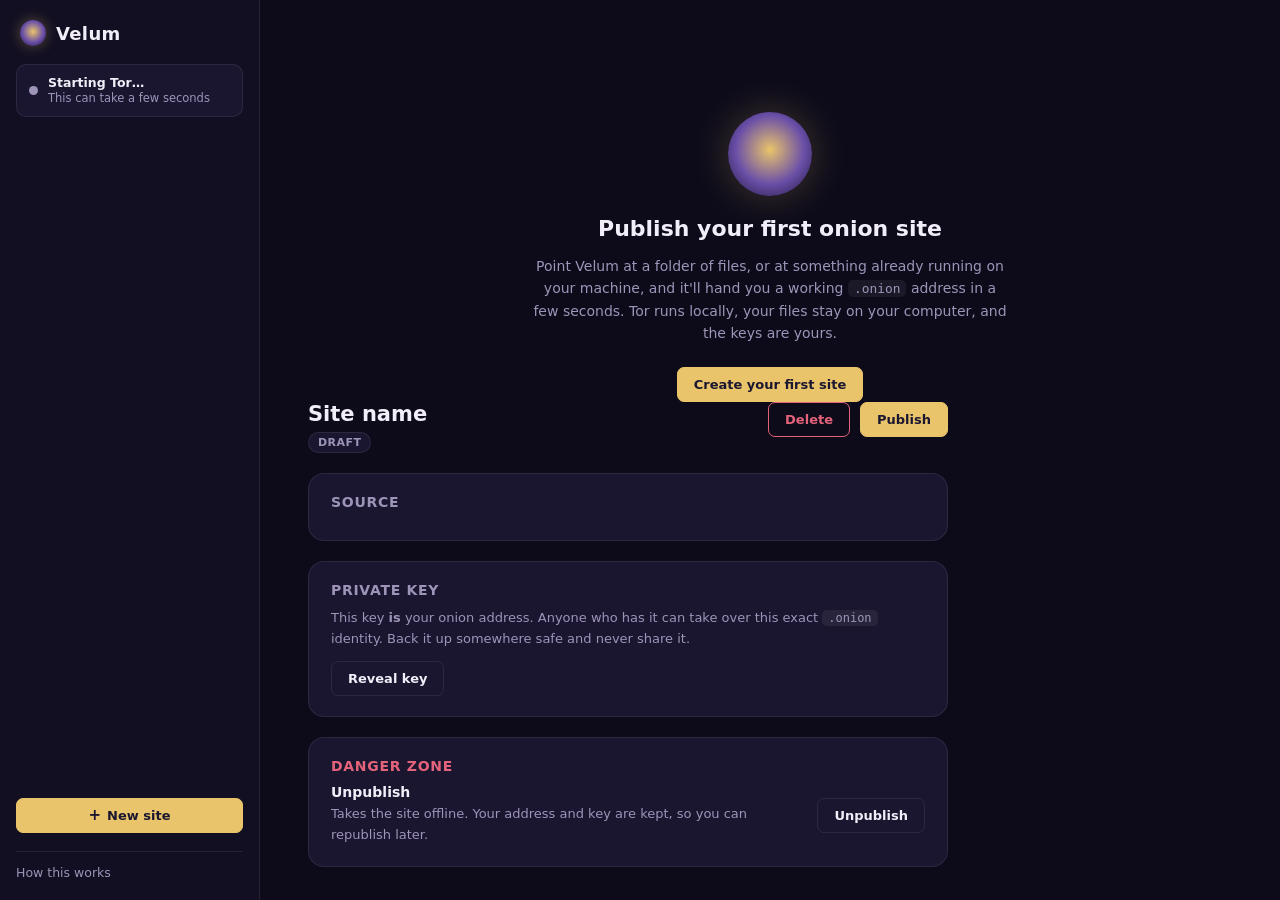
==== src/index.html @ 87c8c800 "Initial commit: Velum, a Tor onion service publisher (Tauri app) Co-Authored-By: Claude Sonnet 5 <no" ====
<!doctype html>
<html lang="en">
<head>
  <meta charset="UTF-8" />
  <meta name="viewport" content="width=device-width, initial-scale=1.0" />
  <title>Velum</title>
  <link rel="stylesheet" href="styles.css" />
</head>
<body>
  <div class="app-shell">
    <aside class="sidebar">
      <div class="brand">
        <span class="brand-mark" aria-hidden="true"></span>
        <span class="brand-name">Velum</span>
      </div>

      <div class="tor-status" id="tor-status">
        <span class="status-dot" id="status-dot"></span>
        <div class="status-text">
          <strong id="status-label">Starting Tor…</strong>
          <span id="status-sub">This can take a few seconds</span>
        </div>
      </div>

      <nav class="site-list" id="site-list" aria-label="Your sites"></nav>

      <button class="btn btn-primary btn-new-site" id="btn-new-site">
        <span class="icon-plus" aria-hidden="true">+</span> New site
      </button>

      <div class="sidebar-footer">
        <a href="#" id="link-help">How this works</a>
      </div>
    </aside>

    <main class="content" id="content">
      <!-- Empty state -->
      <section class="empty-state" id="empty-state">
        <div class="empty-illustration" aria-hidden="true"></div>
        <h1>Publish your first onion site</h1>
        <p>
          Point Velum at a folder of files, or at something already running
          on your machine, and it'll hand you a working
          <code>.onion</code> address in a few seconds. Tor runs locally,
          your files stay on your computer, and the keys are yours.
        </p>
        <button class="btn btn-primary" id="btn-empty-new-site">Create your first site</button>
      </section>

      <!-- Site detail view -->
      <section class="site-detail" id="site-detail" hidden>
        <header class="site-detail-header">
          <div>
            <h1 id="detail-name">Site name</h1>
            <span class="badge" id="detail-badge">Draft</span>
          </div>
          <div class="site-detail-actions">
            <button class="btn btn-danger-ghost" id="btn-delete-site">Delete</button>
            <button class="btn btn-primary" id="btn-toggle-publish">Publish</button>
          </div>
        </header>

        <div class="card address-card" id="address-card" hidden>
          <div class="address-row">
            <div class="onion-address" id="onion-address">xxxxxxxx.onion</div>
            <button class="btn btn-ghost" id="btn-copy-address">Copy</button>
          </div>
          <div class="address-meta">
            <span id="reachability-note">Waiting for Tor to finish connecting…</span>
          </div>
          <div class="qr-wrap" id="qr-wrap"></div>
        </div>

        <div class="card">
          <h2>Source</h2>
          <div id="source-summary" class="source-summary"></div>
        </div>

        <div class="card key-card">
          <h2>Private key</h2>
          <p class="muted">
            This key <strong>is</strong> your onion address. Anyone who has it can
            take over this exact <code>.onion</code> identity. Back it up somewhere
            safe and never share it.
          </p>
          <div class="key-reveal" id="key-reveal">
            <button class="btn btn-ghost" id="btn-reveal-key">Reveal key</button>
            <code class="key-value hidden-key" id="key-value"></code>
            <button class="btn btn-ghost hidden" id="btn-copy-key">Copy</button>
          </div>
        </div>

        <div class="card danger-zone">
          <h2>Danger zone</h2>
          <div class="danger-row">
            <div>
              <strong>Unpublish</strong>
              <p class="muted">Takes the site offline. Your address and key are kept, so you can republish later.</p>
            </div>
            <button class="btn btn-ghost" id="btn-unpublish">Unpublish</button>
          </div>
        </div>
      </section>
    </main>
  </div>

  <!-- New site modal -->
  <div class="modal-backdrop hidden" id="modal-backdrop">
    <div class="modal" role="dialog" aria-modal="true" aria-labelledby="modal-title">
      <h2 id="modal-title">New site</h2>

      <label class="field">
        <span>Name</span>
        <input type="text" id="input-name" placeholder="My blog" maxlength="60" />
      </label>

      <div class="mode-toggle" role="tablist" aria-label="Site source">
        <button class="mode-btn active" id="mode-static" role="tab" aria-selected="true">Static folder</button>
        <button class="mode-btn" id="mode-existing" role="tab" aria-selected="false">Existing local site</button>
      </div>

      <div id="mode-static-panel">
        <label class="field">
          <span>Folder to publish</span>
          <div class="folder-picker">
            <input type="text" id="input-folder" placeholder="Choose a folder…" readonly />
            <button class="btn btn-ghost" id="btn-pick-folder">Browse…</button>
          </div>
        </label>
        <p class="hint">Needs an <code>index.html</code> at the top level.</p>
      </div>

      <div id="mode-existing-panel" hidden>
        <label class="field">
          <span>Local port your site is already running on</span>
          <input type="number" id="input-port" placeholder="3000" min="1" max="65535" />
        </label>
        <p class="hint">Velum will point a new onion address at <code>127.0.0.1:&lt;port&gt;</code>.</p>
      </div>

      <div class="modal-actions">
        <button class="btn btn-ghost" id="btn-cancel-modal">Cancel</button>
        <button class="btn btn-primary" id="btn-create-site">Create site</button>
      </div>
    </div>
  </div>

  <!-- Help modal -->
  <div class="modal-backdrop hidden" id="help-backdrop">
    <div class="modal" role="dialog" aria-modal="true">
      <h2>How Velum works</h2>
      <ol class="help-steps">
        <li>Velum bundles Tor and runs it on your machine - nothing is sent to a server we run.</li>
        <li>When you publish a site, Velum generates a private key on your computer and asks Tor for a matching <code>.onion</code> address.</li>
        <li>Static folders are served by a tiny local web server inside Velum; "existing site" mode just points Tor at a port you're already running.</li>
        <li>Your address and key live in a local file on your machine. Back up the key if you want to reuse the same address elsewhere.</li>
        <li>Closing Velum stops Tor and takes your sites offline. Reopen it and hit Publish to bring them back.</li>
      </ol>
      <div class="modal-actions">
        <button class="btn btn-primary" id="btn-close-help">Got it</button>
      </div>
    </div>
  </div>

  <div class="toast" id="toast" hidden></div>

  <script src="app.js"></script>
</body>
</html>
---- src/styles.css ----
:root {
  --bg: #0d0b1a;
  --sidebar-bg: #120f22;
  --card-bg: #1a1630;
  --card-bg-hover: #201b3a;
  --border: rgba(255, 255, 255, 0.08);
  --text: #f1eef9;
  --text-muted: #9d94b8;
  --accent: #e9c46a;
  --accent-hover: #f2d68a;
  --accent-contrast: #1b1730;
  --danger: #e5637a;
  --danger-bg: rgba(229, 99, 122, 0.12);
  --success: #6bc59a;
  --radius-lg: 16px;
  --radius-md: 10px;
  --radius-sm: 7px;
  font-family: "Segoe UI", system-ui, -apple-system, sans-serif;
}

* {
  box-sizing: border-box;
}

body {
  margin: 0;
  background: var(--bg);
  color: var(--text);
  font-size: 14px;
  overflow: hidden;
}

button {
  font-family: inherit;
}

code {
  font-family: "Cascadia Code", "SFMono-Regular", Consolas, monospace;
  background: rgba(255, 255, 255, 0.06);
  padding: 1px 6px;
  border-radius: 5px;
  font-size: 0.92em;
}

.app-shell {
  display: grid;
  grid-template-columns: 260px 1fr;
  height: 100vh;
}

/* ---------- Sidebar ---------- */

.sidebar {
  background: var(--sidebar-bg);
  border-right: 1px solid var(--border);
  display: flex;
  flex-direction: column;
  padding: 20px 16px;
  gap: 18px;
}

.brand {
  display: flex;
  align-items: center;
  gap: 10px;
  padding: 0 4px;
}

.brand-mark {
  width: 26px;
  height: 26px;
  border-radius: 50%;
  background: radial-gradient(circle at 50% 45%, var(--accent) 0%, #6a4fa8 55%, #1a1436 100%);
  box-shadow: 0 0 14px rgba(233, 196, 106, 0.35);
  flex-shrink: 0;
}

.brand-name {
  font-size: 18px;
  font-weight: 600;
  letter-spacing: 0.02em;
}

.tor-status {
  display: flex;
  align-items: center;
  gap: 10px;
  padding: 10px 12px;
  background: var(--card-bg);
  border: 1px solid var(--border);
  border-radius: var(--radius-md);
}

.status-dot {
  width: 9px;
  height: 9px;
  border-radius: 50%;
  background: var(--text-muted);
  flex-shrink: 0;
}

.status-dot.starting,
.status-dot.bootstrapping {
  background: var(--accent);
  animation: pulse 1.4s ease-in-out infinite;
}

.status-dot.running {
  background: var(--success);
}

.status-dot.failed {
  background: var(--danger);
}

@keyframes pulse {
  0%, 100% { opacity: 1; }
  50% { opacity: 0.35; }
}

.status-text {
  display: flex;
  flex-direction: column;
  line-height: 1.3;
  min-width: 0;
}

.status-text strong {
  font-size: 12.5px;
  font-weight: 600;
}

.status-text span {
  font-size: 11.5px;
  color: var(--text-muted);
}

.site-list {
  flex: 1;
  overflow-y: auto;
  display: flex;
  flex-direction: column;
  gap: 4px;
  margin: 0 -4px;
  padding: 0 4px;
}

.site-item {
  display: flex;
  align-items: center;
  gap: 9px;
  padding: 9px 10px;
  border-radius: var(--radius-sm);
  cursor: pointer;
  border: 1px solid transparent;
  text-align: left;
  background: none;
  color: var(--text);
  width: 100%;
}

.site-item:hover {
  background: var(--card-bg);
}

.site-item.active {
  background: var(--card-bg-hover);
  border-color: var(--border);
}

.site-item .dot {
  width: 7px;
  height: 7px;
  border-radius: 50%;
  background: var(--text-muted);
  flex-shrink: 0;
}

.site-item.live .dot {
  background: var(--success);
  box-shadow: 0 0 6px rgba(107, 197, 154, 0.6);
}

.site-item-name {
  overflow: hidden;
  text-overflow: ellipsis;
  white-space: nowrap;
  font-size: 13px;
}

.site-list-empty {
  color: var(--text-muted);
  font-size: 12.5px;
  padding: 10px;
}

.sidebar-footer {
  border-top: 1px solid var(--border);
  padding-top: 12px;
}

.sidebar-footer a {
  color: var(--text-muted);
  font-size: 12.5px;
  text-decoration: none;
}

.sidebar-footer a:hover {
  color: var(--text);
}

/* ---------- Buttons ---------- */

.btn {
  border: 1px solid var(--border);
  background: var(--card-bg);
  color: var(--text);
  padding: 9px 16px;
  border-radius: var(--radius-sm);
  font-size: 13px;
  font-weight: 600;
  cursor: pointer;
  transition: background 0.15s ease, border-color 0.15s ease, transform 0.05s ease;
}

.btn:hover {
  background: var(--card-bg-hover);
}

.btn:active {
  transform: scale(0.98);
}

.btn:focus-visible {
  outline: 2px solid var(--accent);
  outline-offset: 1px;
}

.btn-primary {
  background: var(--accent);
  border-color: var(--accent);
  color: var(--accent-contrast);
}

.btn-primary:hover {
  background: var(--accent-hover);
}

.btn-ghost {
  background: transparent;
}

.btn-danger-ghost {
  background: transparent;
  border-color: var(--danger);
  color: var(--danger);
}

.btn-danger-ghost:hover {
  background: var(--danger-bg);
}

.btn-new-site {
  width: 100%;
  justify-content: center;
  display: flex;
  align-items: center;
  gap: 6px;
}

.icon-plus {
  font-size: 15px;
  line-height: 1;
}

/* ---------- Main content ---------- */

.content {
  overflow-y: auto;
  padding: 40px 48px;
}

.empty-state {
  max-width: 480px;
  margin: 8vh auto 0;
  text-align: center;
  display: flex;
  flex-direction: column;
  align-items: center;
  gap: 14px;
}

.empty-illustration {
  width: 84px;
  height: 84px;
  border-radius: 50%;
  background: radial-gradient(circle at 50% 45%, var(--accent) 0%, #6a4fa8 55%, #1a1436 100%);
  box-shadow: 0 0 40px rgba(233, 196, 106, 0.25);
  margin-bottom: 6px;
}

.empty-state h1 {
  font-size: 22px;
  margin: 0;
}

.empty-state p {
  color: var(--text-muted);
  line-height: 1.6;
  margin: 0 0 8px;
}

.site-detail {
  max-width: 640px;
  display: flex;
  flex-direction: column;
  gap: 20px;
}

.site-detail-header {
  display: flex;
  justify-content: space-between;
  align-items: flex-start;
  gap: 16px;
}

.site-detail-header h1 {
  margin: 0 0 6px;
  font-size: 21px;
}

.site-detail-actions {
  display: flex;
  gap: 10px;
  flex-shrink: 0;
}

.badge {
  display: inline-block;
  font-size: 11px;
  font-weight: 600;
  text-transform: uppercase;
  letter-spacing: 0.04em;
  padding: 3px 9px;
  border-radius: 999px;
  background: var(--card-bg);
  border: 1px solid var(--border);
  color: var(--text-muted);
}

.badge.live {
  color: var(--success);
  border-color: rgba(107, 197, 154, 0.4);
  background: rgba(107, 197, 154, 0.1);
}

.card {
  background: var(--card-bg);
  border: 1px solid var(--border);
  border-radius: var(--radius-lg);
  padding: 20px 22px;
}

.card h2 {
  margin: 0 0 10px;
  font-size: 14px;
  color: var(--text-muted);
  text-transform: uppercase;
  letter-spacing: 0.05em;
  font-weight: 600;
}

.muted {
  color: var(--text-muted);
  line-height: 1.6;
  margin: 0 0 12px;
  font-size: 13px;
}

.address-card {
  background: linear-gradient(160deg, #241d42, var(--card-bg) 60%);
}

.address-row {
  display: flex;
  align-items: center;
  gap: 12px;
}

.onion-address {
  font-family: "Cascadia Code", "SFMono-Regular", Consolas, monospace;
  font-size: 15px;
  word-break: break-all;
  flex: 1;
  color: var(--accent);
}

.address-meta {
  margin-top: 10px;
  font-size: 12px;
  color: var(--text-muted);
}

.qr-wrap {
  margin-top: 16px;
  background: white;
  border-radius: var(--radius-md);
  padding: 12px;
  width: fit-content;
}

.qr-wrap svg {
  display: block;
  width: 140px;
  height: 140px;
}

.source-summary {
  font-size: 13px;
  color: var(--text);
  display: flex;
  align-items: center;
  gap: 8px;
  flex-wrap: wrap;
}

.key-reveal {
  display: flex;
  align-items: center;
  gap: 10px;
  flex-wrap: wrap;
}

.key-value {
  flex: 1;
  min-width: 0;
  word-break: break-all;
  font-size: 12px;
  padding: 8px 10px;
}

.key-value.hidden-key {
  display: none;
}

.hidden {
  display: none !important;
}

.danger-zone h2 {
  color: var(--danger);
}

.danger-row {
  display: flex;
  align-items: center;
  justify-content: space-between;
  gap: 16px;
}

.danger-row .muted {
  margin: 4px 0 0;
}

/* ---------- Modal ---------- */

.modal-backdrop {
  position: fixed;
  inset: 0;
  background: rgba(6, 5, 14, 0.6);
  backdrop-filter: blur(2px);
  display: flex;
  align-items: center;
  justify-content: center;
  z-index: 10;
}

.modal-backdrop.hidden {
  display: none;
}

.modal {
  background: var(--card-bg);
  border: 1px solid var(--border);
  border-radius: var(--radius-lg);
  padding: 26px 28px;
  width: 420px;
  max-width: calc(100vw - 40px);
  box-shadow: 0 24px 60px rgba(0, 0, 0, 0.5);
}

.modal h2 {
  margin: 0 0 18px;
  font-size: 17px;
}

.field {
  display: flex;
  flex-direction: column;
  gap: 6px;
  margin-bottom: 14px;
  font-size: 12.5px;
  color: var(--text-muted);
}

.field input {
  background: var(--bg);
  border: 1px solid var(--border);
  border-radius: var(--radius-sm);
  padding: 9px 11px;
  color: var(--text);
  font-size: 13.5px;
}

.field input:focus {
  outline: 2px solid var(--accent);
  outline-offset: 0;
}

.folder-picker {
  display: flex;
  gap: 8px;
}

.folder-picker input {
  flex: 1;
}

.hint {
  font-size: 11.5px;
  color: var(--text-muted);
  margin: -8px 0 14px;
}

.mode-toggle {
  display: flex;
  background: var(--bg);
  border: 1px solid var(--border);
  border-radius: var(--radius-sm);
  padding: 3px;
  margin-bottom: 16px;
}

.mode-btn {
  flex: 1;
  border: none;
  background: transparent;
  color: var(--text-muted);
  padding: 8px 10px;
  border-radius: 6px;
  font-size: 12.5px;
  font-weight: 600;
  cursor: pointer;
}

.mode-btn.active {
  background: var(--card-bg-hover);
  color: var(--text);
}

.modal-actions {
  display: flex;
  justify-content: flex-end;
  gap: 10px;
  margin-top: 8px;
}

.help-steps {
  margin: 0 0 18px;
  padding-left: 20px;
  color: var(--text);
  line-height: 1.7;
  font-size: 13px;
}

.help-steps li {
  margin-bottom: 6px;
}

/* ---------- Toast ---------- */

.toast {
  position: fixed;
  bottom: 24px;
  left: 50%;
  transform: translateX(-50%);
  background: var(--card-bg-hover);
  border: 1px solid var(--border);
  color: var(--text);
  padding: 10px 18px;
  border-radius: 999px;
  font-size: 12.5px;
  box-shadow: 0 10px 30px rgba(0, 0, 0, 0.4);
  z-index: 20;
}

.toast[hidden] {
  display: none;
}
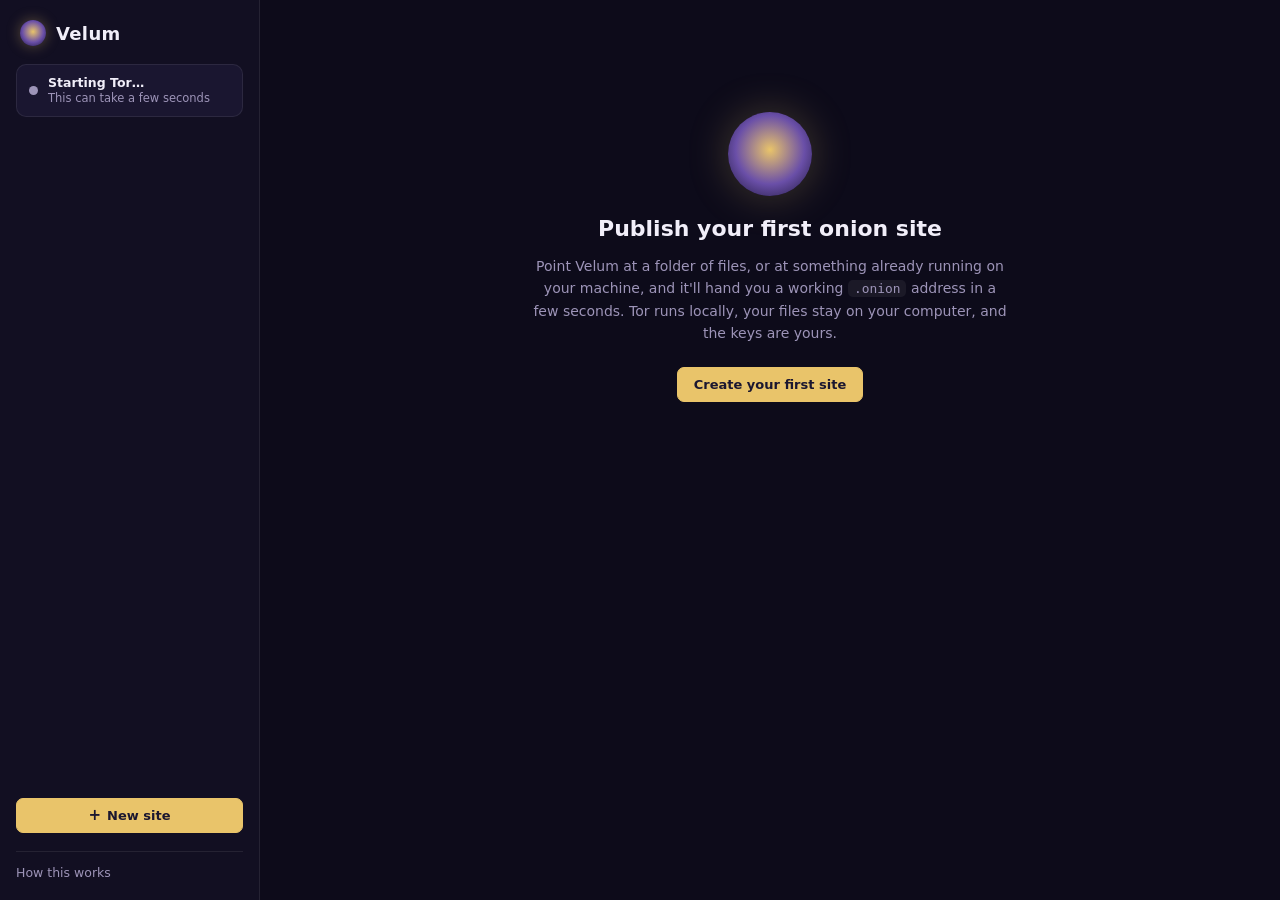
==== commit dc7d263b: "Add a bundled starter page for first-time onion publishing Someone with no folder/site of their own " ====
--- a/src/index.html
+++ b/src/index.html
@@ -128,6 +128,9 @@
           </div>
         </label>
         <p class="hint">Needs an <code>index.html</code> at the top level.</p>
+        <button class="btn btn-ghost btn-starter" type="button" id="btn-use-starter">
+          Don't have a site yet? Use a starter page
+        </button>
       </div>
 
       <div id="mode-existing-panel" hidden>
--- a/src/styles.css
+++ b/src/styles.css
@@ -290,6 +290,10 @@
   gap: 14px;
 }
 
+.empty-state[hidden] {
+  display: none;
+}
+
 .empty-illustration {
   width: 84px;
   height: 84px;
@@ -315,6 +319,10 @@
   display: flex;
   flex-direction: column;
   gap: 20px;
+}
+
+.site-detail[hidden] {
+  display: none;
 }
 
 .site-detail-header {
@@ -532,6 +540,20 @@
   margin: -8px 0 14px;
 }
 
+.btn-starter {
+  display: block;
+  width: 100%;
+  border-style: dashed;
+  color: var(--text-muted);
+  font-weight: 500;
+  font-size: 12.5px;
+  padding: 9px 12px;
+}
+
+.btn-starter:hover {
+  color: var(--text);
+}
+
 .mode-toggle {
   display: flex;
   background: var(--bg);
